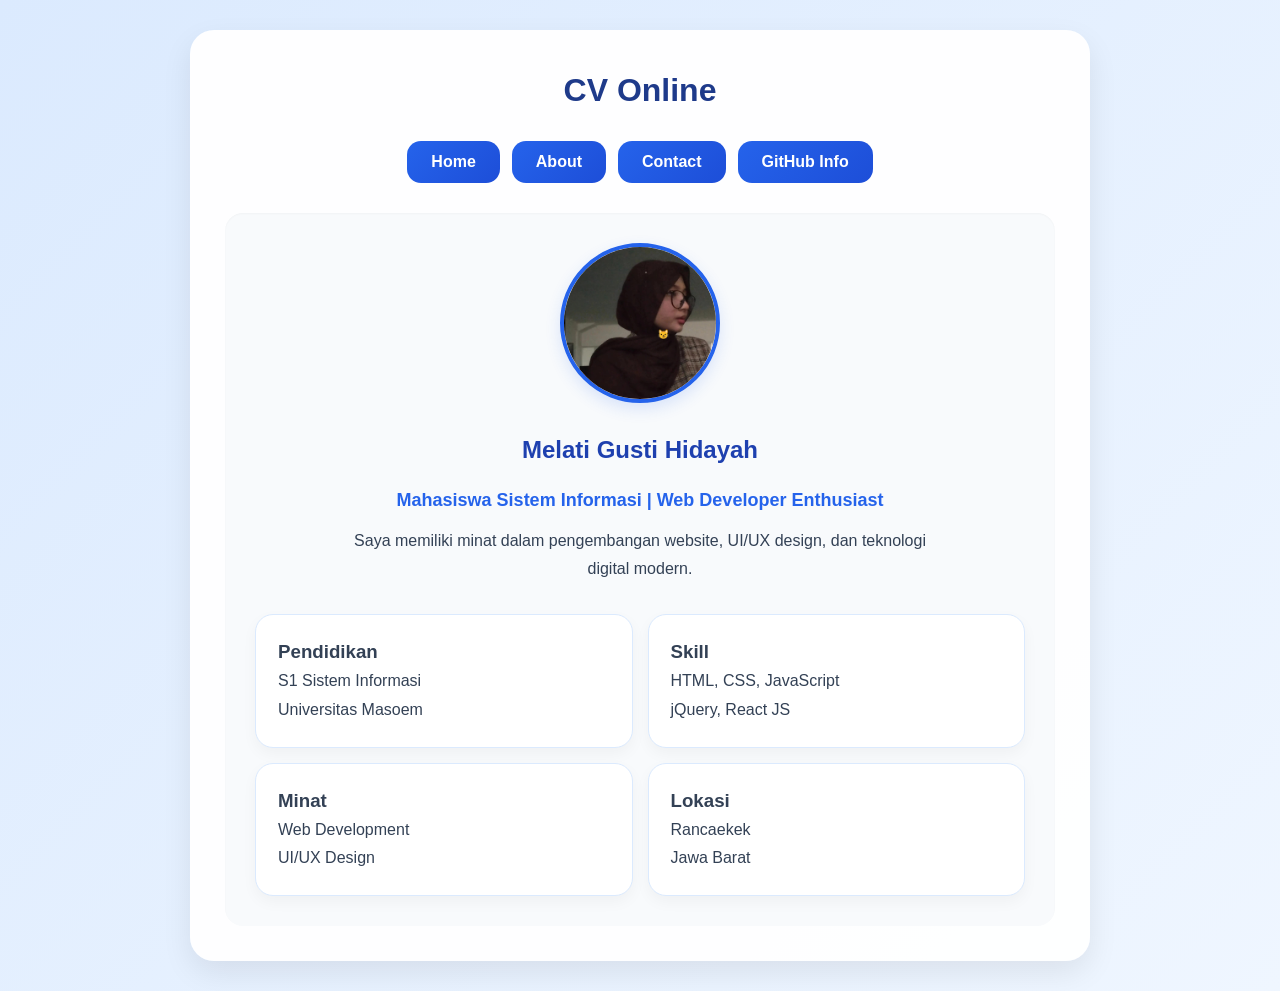
==== index.html @ a4d15426 "commit satu" ====
<!DOCTYPE html>
<html lang="id">

<head>
    <meta charset="UTF-8">
    <meta name="viewport" content="width=device-width, initial-scale=1.0">
    <title>CV Online Melati</title>
    <script src="https://code.jquery.com/jquery-3.7.1.min.js"></script>
    <link rel="stylesheet" href="style.css">
</head>

<body>

    <div class="container">
        <h1>CV Online</h1>

        <div class="menu">
            <button data-page="home.html">Home</button>
            <button data-page="about.html">About</button>
            <button data-page="contact.html">Contact</button>
            <button data-page="github.html">GitHub Info</button>
        </div>

        <div id="content"></div>
    </div>

    <script src="app.js"></script>
</body>

</html>
---- style.css ----
* {
    margin: 0;
    padding: 0;
    box-sizing: border-box;
}

body {
    font-family: "Segoe UI", Arial, sans-serif;
    background: linear-gradient(135deg, #dbeafe, #eff6ff);
    min-height: 100vh;
    padding: 30px;
    color: #334155;
    line-height: 1.6;
}

.container {
    max-width: 900px;
    margin: auto;
    background: rgba(255, 255, 255, 0.96);
    border-radius: 24px;
    padding: 35px;
    box-shadow: 0 12px 30px rgba(0, 0, 0, 0.08);
}


h1 {
    text-align: center;
    margin-bottom: 25px;
    color: #1e3a8a;
    font-size: 32px;
    font-weight: 700;
}


.menu {
    display: flex;
    justify-content: center;
    gap: 12px;
    margin-bottom: 30px;
    flex-wrap: wrap;
}

button {
    padding: 12px 24px;
    border: none;
    background: linear-gradient(135deg, #2563eb, #1d4ed8);
    color: white;
    border-radius: 14px;
    cursor: pointer;
    font-size: 16px;
    font-weight: 600;
    transition: all 0.3s ease;
}

button:hover {
    transform: translateY(-2px);
    box-shadow: 0 6px 14px rgba(37, 99, 235, 0.25);
}


#content {
    background: #f8fafc;
    border-radius: 18px;
    padding: 30px;
    min-height: 320px;
    box-shadow: inset 0 1px 2px rgba(0,0,0,0.03);
}

#content h2 {
    color: #1e40af;
    margin-bottom: 15px;
}

#content p {
    line-height: 1.8;
}


.hero {
    text-align: center;
    margin-bottom: 30px;
}

.hero img {
    width: 160px;
    height: 160px;
    object-fit: cover;
    border-radius: 50%;
    border: 4px solid #2563eb;
    margin-bottom: 20px;
    box-shadow: 0 6px 15px rgba(37, 99, 235, 0.15);
}

.subtitle {
    font-size: 18px;
    color: #2563eb;
    margin: 10px 0;
    font-weight: bold;
}

.desc {
    max-width: 600px;
    margin: auto;
    line-height: 1.8;
}


.info-grid {
    display: grid;
    grid-template-columns: repeat(2, 1fr);
    gap: 15px;
    margin-top: 20px;
}

.info-card {
    background: white;
    border: 1px solid #dbeafe;
    border-radius: 18px;
    padding: 22px;
    box-shadow: 0 6px 15px rgba(0,0,0,0.04);
    transition: all 0.3s ease;
}

.info-card:hover {
    transform: translateY(-4px);
    box-shadow: 0 8px 18px rgba(0,0,0,0.08);
}


.about-layout {
    display: flex;
    align-items: center;
    gap: 25px;
    margin-bottom: 30px;
    padding: 24px;
    background: white;
    border-radius: 20px;
    box-shadow: 0 6px 16px rgba(0,0,0,0.04);
}

.about-left {
    flex: 1.4;
    display: flex;
    flex-direction: column;
    justify-content: center;
    text-align: left;
}

.about-left h2 {
    margin-bottom: 15px;
    color: #1e40af;
    font-size: 28px;
}

.about-left p {
    margin-bottom: 12px;
    line-height: 1.8;
    text-align: justify;
}

.about-right {
    flex: 1;
    display: flex;
    justify-content: center;
    align-items: center;
}

.about-right img {
    width: 100%;
    max-width: 240px;
    height: 300px;
    object-fit: cover;
    border-radius: 18px;
    border: 2px solid #cbd5e1;
    box-shadow: 0 8px 18px rgba(0,0,0,0.08);
}


.contact-section {
    max-width: 800px;
    margin: auto;
}

.contact-section h2 {
    text-align: center;
    margin-bottom: 10px;
}

.contact-desc {
    text-align: center;
    margin-bottom: 25px;
    color: #64748b;
}

.contact-layout {
    display: flex;
    gap: 20px;
    align-items: stretch;
}

.contact-form {
    flex: 2;
    display: flex;
    flex-direction: column;
    gap: 15px;
}

.contact-form input,
.contact-form textarea {
    width: 100%;
    padding: 15px;
    border: 1px solid #cbd5e1;
    border-radius: 14px;
    outline: none;
    font-size: 14px;
    transition: 0.3s ease;
}

.contact-form input:focus,
.contact-form textarea:focus {
    border-color: #2563eb;
    box-shadow: 0 0 0 4px rgba(37, 99, 235, 0.08);
}

.contact-form textarea {
    resize: none;
}

.contact-info {
    flex: 1;
    background: white;
    border: 1px solid #dbeafe;
    border-radius: 18px;
    padding: 20px;
    box-shadow: 0 6px 15px rgba(0,0,0,0.04);
}

.contact-info h3 {
    margin-bottom: 15px;
    color: #1e40af;
}

.contact-info p {
    margin-bottom: 10px;
    line-height: 1.8;
}

.menu button.active {
    background: linear-gradient(135deg, #1e3a8a, #2563eb);
    box-shadow: 0 6px 14px rgba(37, 99, 235, 0.3);
    transform: translateY(-2px);
}


@media (max-width: 768px) {
    body {
        padding: 15px;
    }

    .container {
        width: 100%;
        padding: 20px;
        border-radius: 18px;
    }

    h1 {
        font-size: 24px;
    }

    .menu {
        flex-direction: column;
        align-items: center;
        gap: 10px;
    }

    button {
        width: 100%;
        max-width: 250px;
        padding: 14px 20px;
        font-size: 14px;
    }

    #content {
        padding: 20px;
    }

    #content h2 {
        font-size: 20px;
    }

    #content p {
        font-size: 13px;
        line-height: 1.6;
    }

    .hero img {
        width: 120px;
        height: 120px;
    }

    .subtitle {
        font-size: 14px;
    }

    .desc {
        font-size: 13px;
    }

    .about-layout {
        flex-direction: column;
        text-align: center;
        padding: 18px;
        gap: 18px;
    }

    .about-left {
        text-align: center;
    }

    .about-left h2 {
        font-size: 22px;
    }

    .about-left p {
        font-size: 13px;
        line-height: 1.6;
        text-align: center;
    }

    .about-right img {
        max-width: 180px;
        height: 220px;
    }

    .info-grid {
        grid-template-columns: 1fr;
        gap: 10px;
    }

    .info-card {
        padding: 16px;
    }

    .contact-layout {
        flex-direction: column;
    }

    .contact-form input,
    .contact-form textarea {
        font-size: 13px;
    }

    .contact-info {
        padding: 16px;
    }
}

.error-text {
    color: #dc2626;
    font-size: 12px;
    margin-top: -8px;
    margin-bottom: 5px;
    display: block;
}

.success-text {
    color: #16a34a;
    font-size: 13px;
    margin-top: 10px;
    text-align: center;
}


.github-section {
    max-width: 800px;
    margin: auto;
    padding: 10px 0;
}

.github-section h2 {
    text-align: center;
    color: #1e40af;
    margin-bottom: 8px;
    font-size: 28px;
}

.github-card {
    background: white;
    border: 1px solid #dbeafe;
    border-radius: 20px;
    padding: 28px;
    box-shadow: 0 8px 20px rgba(0, 0, 0, 0.06);
    text-align: center;
    margin-top: 20px;
}

.github-avatar {
    width: 120px;
    height: 120px;
    border-radius: 50%;
    border: 4px solid #2563eb;
    object-fit: cover;
    margin-bottom: 16px;
    box-shadow: 0 6px 15px rgba(37, 99, 235, 0.15);
}

.github-card h3 {
    font-size: 24px;
    color: #1e3a8a;
    margin-bottom: 12px;
}

.github-card p {
    font-size: 15px;
    margin-bottom: 8px;
    color: #475569;
}

.github-card h4 {
    margin-top: 20px;
    margin-bottom: 15px;
    color: #2563eb;
    font-size: 18px;
    text-align: left;
}

.github-card ul {
    list-style: none;
    padding: 0;
    text-align: left;
}

.github-card li {
    background: #f8fafc;
    border: 1px solid #dbeafe;
    padding: 12px 14px;
    border-radius: 12px;
    margin-bottom: 10px;
    transition: all 0.3s ease;
}

.github-card li:hover {
    transform: translateY(-2px);
    box-shadow: 0 4px 10px rgba(0,0,0,0.05);
}

.github-card a {
    text-decoration: none;
    color: #2563eb;
    font-weight: 500;
}

@media (max-width: 768px) {
    .github-card {
        padding: 20px;
    }

    .github-avatar {
        width: 90px;
        height: 90px;
    }

    .github-card h3 {
        font-size: 20px;
    }

    .github-card p,
    .github-card a {
        font-size: 14px;
    }
}
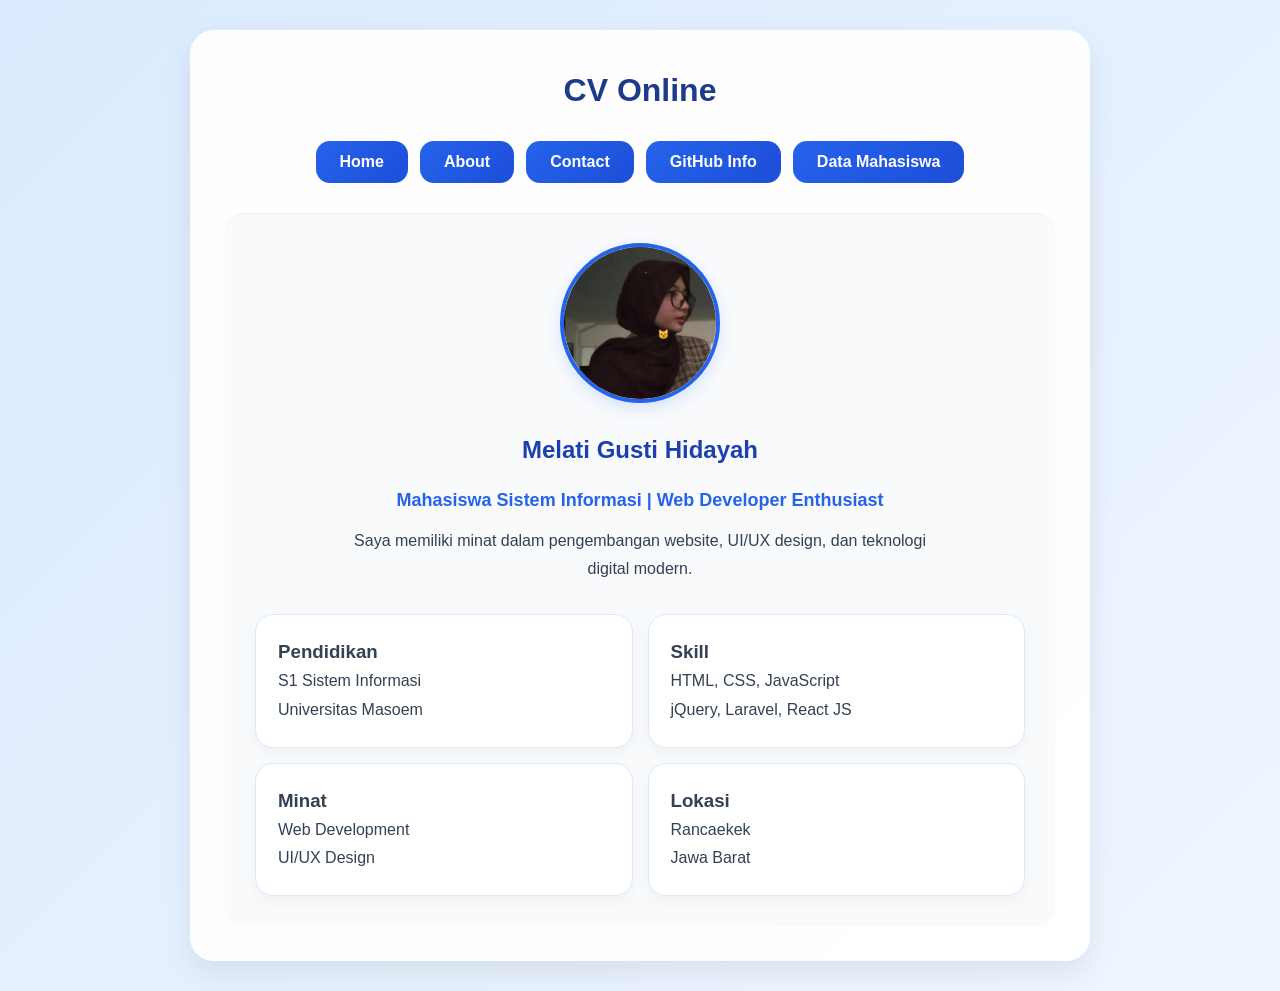
==== commit 58c224aa: "tambah pwa" ====
--- a/index.html
+++ b/index.html
@@ -1,4 +1,4 @@
-<!DOCTYPE html>
+<!-- <!DOCTYPE html>
 <html lang="id">
 
 <head>
@@ -19,6 +19,7 @@
             <button data-page="about.html">About</button>
             <button data-page="contact.html">Contact</button>
             <button data-page="github.html">GitHub Info</button>
+            <button data-page="data.html">Data Mahasiswa</button>
         </div>
 
         <div id="content"></div>
@@ -27,4 +28,55 @@
     <script src="app.js"></script>
 </body>
 
+</html> -->
+
+<!DOCTYPE html>
+<html lang="id">
+
+<head>
+    <meta charset="UTF-8">
+    <meta name="viewport" content="width=device-width, initial-scale=1.0">
+
+    <!-- PWA -->
+    <link rel="manifest" href="manifest.json">
+    <meta name="theme-color" content="#2563eb">
+
+    <title>CV Online Melati</title>
+
+    <script src="https://code.jquery.com/jquery-3.7.1.min.js"></script>
+    <link rel="stylesheet" href="style.css">
+</head>
+
+<body>
+
+    <div class="container">
+        <h1>CV Online</h1>
+
+        <div class="menu">
+            <button data-page="home.html">Home</button>
+            <button data-page="about.html">About</button>
+            <button data-page="contact.html">Contact</button>
+            <button data-page="github.html">GitHub Info</button>
+            <button data-page="data.html">Data Mahasiswa</button>
+        </div>
+
+        <div id="content"></div>
+    </div>
+
+    <script src="app.js"></script>
+
+    <!-- Register Service Worker -->
+    <script>
+        if ("serviceWorker" in navigator) {
+            window.addEventListener("load", () => {
+                navigator.serviceWorker
+                    .register("sw.js")
+                    .then(() => console.log("Service Worker Registered"))
+                    .catch((err) => console.log("Service Worker Failed", err));
+            });
+        }
+    </script>
+
+</body>
+
 </html>
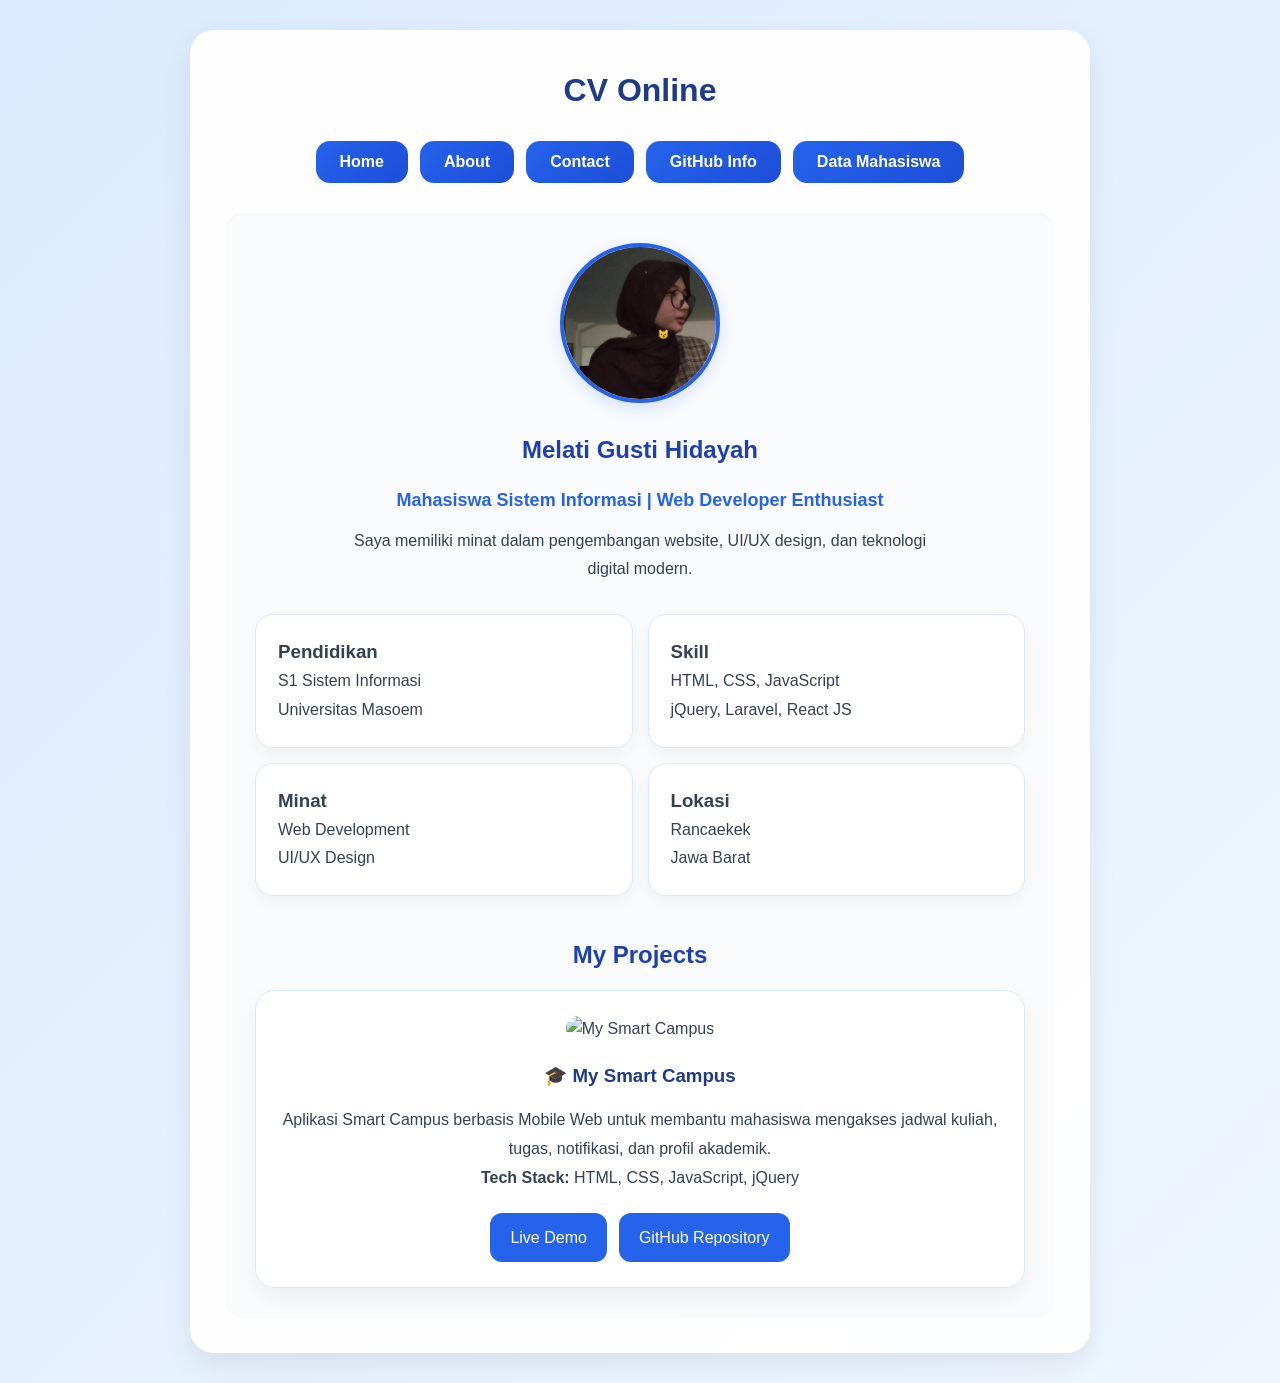
==== commit 74330cd4: "tambah smart campus" ====
--- a/index.html
+++ b/index.html
@@ -1,35 +1,3 @@
-<!-- <!DOCTYPE html>
-<html lang="id">
-
-<head>
-    <meta charset="UTF-8">
-    <meta name="viewport" content="width=device-width, initial-scale=1.0">
-    <title>CV Online Melati</title>
-    <script src="https://code.jquery.com/jquery-3.7.1.min.js"></script>
-    <link rel="stylesheet" href="style.css">
-</head>
-
-<body>
-
-    <div class="container">
-        <h1>CV Online</h1>
-
-        <div class="menu">
-            <button data-page="home.html">Home</button>
-            <button data-page="about.html">About</button>
-            <button data-page="contact.html">Contact</button>
-            <button data-page="github.html">GitHub Info</button>
-            <button data-page="data.html">Data Mahasiswa</button>
-        </div>
-
-        <div id="content"></div>
-    </div>
-
-    <script src="app.js"></script>
-</body>
-
-</html> -->
-
 <!DOCTYPE html>
 <html lang="id">
 
--- a/style.css
+++ b/style.css
@@ -468,4 +468,56 @@
     .github-card a {
         font-size: 14px;
     }
+}
+
+.project-section{
+    margin-top:40px;
+}
+
+.project-section h2{
+    text-align:center;
+    margin-bottom:20px;
+    color:#1e40af;
+}
+
+.project-card{
+    background:white;
+    border:1px solid #dbeafe;
+    border-radius:20px;
+    padding:25px;
+    text-align:center;
+    box-shadow:0 8px 20px rgba(0,0,0,.05);
+}
+
+.project-card img{
+    width:100%;
+    max-width:500px;
+    border-radius:16px;
+    margin-bottom:20px;
+}
+
+.project-card h3{
+    color:#1e3a8a;
+    margin-bottom:15px;
+}
+
+.project-buttons{
+    display:flex;
+    justify-content:center;
+    gap:12px;
+    margin-top:20px;
+    flex-wrap:wrap;
+}
+
+.project-btn{
+    text-decoration:none;
+    padding:12px 20px;
+    background:#2563eb;
+    color:white;
+    border-radius:12px;
+    transition:.3s;
+}
+
+.project-btn:hover{
+    background:#1d4ed8;
 }
